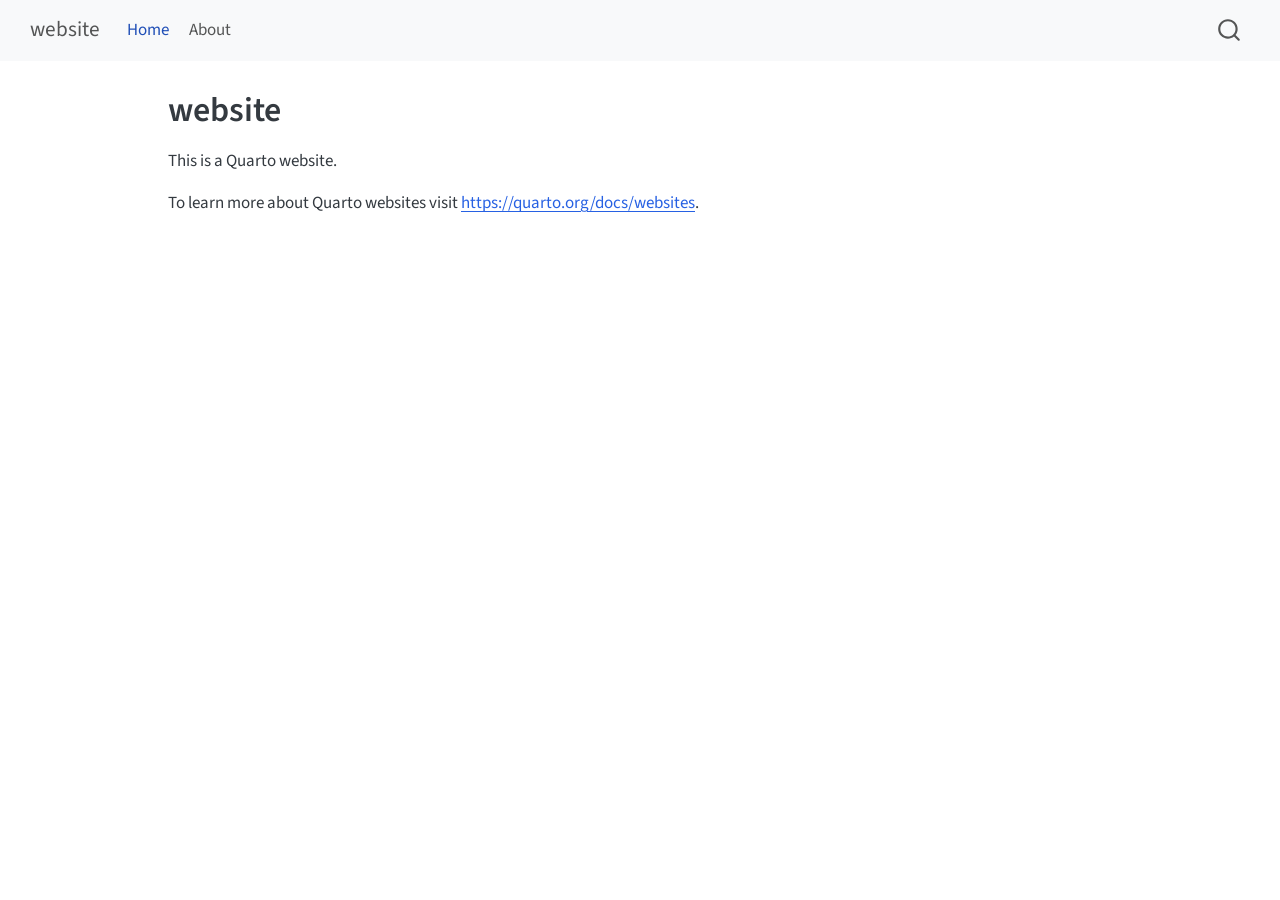
==== index.html @ a8c8b578 "Built site for gh-pages" ====
<!DOCTYPE html>
<html xmlns="http://www.w3.org/1999/xhtml" lang="en" xml:lang="en"><head>

<meta charset="utf-8">
<meta name="generator" content="quarto-1.10.19">

<meta name="viewport" content="width=device-width, initial-scale=1.0, user-scalable=yes">


<title>website</title>
<style>
/* Default styles provided by pandoc.
** See https://pandoc.org/MANUAL.html#variables-for-html for config info.
*/
span.smallcaps{font-variant: small-caps;}
div.columns{display: flex; gap: 1.5em;}
div.column{flex: auto;}
@media screen {
div.columns{gap: min(4vw, 1.5em);}
div.column{overflow-x: auto;}
}
div.hanging-indent{margin-left: 1.5em; text-indent: -1.5em;}
ul.task-list{list-style: none;}
ul.task-list li input[type="checkbox"] {
  width: 0.8em;
  margin: 0 0.8em 0.2em -1em; /* quarto-specific, see https://github.com/quarto-dev/quarto-cli/issues/4556 */ 
  vertical-align: middle;
}
</style>


<script src="site_libs/quarto-nav/quarto-nav.js"></script>
<script src="site_libs/quarto-nav/headroom.min.js"></script>
<script src="site_libs/clipboard/clipboard.min.js"></script>
<script src="site_libs/quarto-search/autocomplete.umd.js"></script>
<script src="site_libs/quarto-search/fuse.min.js"></script>
<script src="site_libs/quarto-search/quarto-search.js"></script>
<meta name="quarto:offset" content="./">
<script src="site_libs/quarto-html/quarto.js" type="module"></script>
<script src="site_libs/quarto-html/tabsets/tabsets.js" type="module"></script>
<script src="site_libs/quarto-html/popper.min.js"></script>
<script src="site_libs/quarto-html/tippy.umd.min.js"></script>
<script src="site_libs/quarto-html/anchor.min.js"></script>
<link href="site_libs/quarto-html/tippy.css" rel="stylesheet">
<link href="site_libs/quarto-html/quarto-syntax-highlighting-bf27225e3a48a9273f3daa8f8e829971.css" rel="stylesheet" id="quarto-text-highlighting-styles">
<script src="site_libs/bootstrap/bootstrap.min.js"></script>
<link href="site_libs/bootstrap/bootstrap-icons.css" rel="stylesheet">
<link href="site_libs/bootstrap/bootstrap-977607561cd60f84a551947bb62c3781.min.css" rel="stylesheet" append-hash="true" id="quarto-bootstrap" data-mode="light">
<script id="quarto-search-options" type="application/json">{
  "location": "navbar",
  "copy-button": false,
  "collapse-after": 3,
  "panel-placement": "end",
  "type": "overlay",
  "limit": 50,
  "keyboard-shortcut": [
    "f",
    "/",
    "s"
  ],
  "show-item-context": false,
  "language": {
    "search-no-results-text": "No results",
    "search-matching-documents-text": "matching documents",
    "search-copy-link-title": "Copy link to search",
    "search-hide-matches-text": "Hide additional matches",
    "search-more-match-text": "more match in this document",
    "search-more-matches-text": "more matches in this document",
    "search-clear-button-title": "Clear",
    "search-text-placeholder": "",
    "search-detached-cancel-button-title": "Cancel",
    "search-submit-button-title": "Submit",
    "search-label": "Search"
  }
}</script>


<link rel="stylesheet" href="styles.css">
</head>

<body class="nav-fixed quarto-light">

<div id="quarto-search-results"></div>
  <header id="quarto-header" class="headroom fixed-top">
    <nav class="navbar navbar-expand-lg " data-bs-theme="dark">
      <div class="navbar-container container-fluid">
      <div class="navbar-brand-container mx-auto">
    <a class="navbar-brand" href="./index.html">
    <span class="navbar-title">website</span>
    </a>
  </div>
            <div id="quarto-search" class="" title="Search"></div>
          <button class="navbar-toggler" type="button" data-bs-toggle="collapse" data-bs-target="#navbarCollapse" aria-controls="navbarCollapse" role="menu" aria-expanded="false" aria-label="Toggle navigation" onclick="if (window.quartoToggleHeadroom) { window.quartoToggleHeadroom(); }">
  <span class="navbar-toggler-icon"></span>
</button>
          <div class="collapse navbar-collapse" id="navbarCollapse">
            <ul class="navbar-nav navbar-nav-scroll me-auto">
  <li class="nav-item">
    <a class="nav-link active" href="./index.html" aria-current="page"> 
<span class="menu-text">Home</span></a>
  </li>  
  <li class="nav-item">
    <a class="nav-link" href="./about.html"> 
<span class="menu-text">About</span></a>
  </li>  
</ul>
          </div> <!-- /navcollapse -->
            <div class="quarto-navbar-tools">
</div>
      </div> <!-- /container-fluid -->
    </nav>
</header>
<!-- content -->
<div id="quarto-content" class="quarto-container page-columns page-rows-contents page-layout-article page-navbar">
<!-- sidebar -->
<!-- margin-sidebar -->
    <div id="quarto-margin-sidebar" class="sidebar margin-sidebar zindex-bottom">
        
    </div>
<!-- main -->
<main class="content" id="quarto-document-content">

<header id="title-block-header" class="quarto-title-block default">
<div class="quarto-title">
<h1 class="title">website</h1>
</div>



<div class="quarto-title-meta">

    
  
    
  </div>
  


</header>


<p>This is a Quarto website.</p>
<p>To learn more about Quarto websites visit <a href="https://quarto.org/docs/websites" class="uri">https://quarto.org/docs/websites</a>.</p>



</main> <!-- /main -->
<script id="quarto-html-after-body" type="application/javascript">
  window.document.addEventListener("DOMContentLoaded", function (event) {
    const icon = "";
    const anchorJS = new window.AnchorJS();
    anchorJS.options = {
      placement: 'right',
      icon: icon
    };
    anchorJS.add('.anchored');
    const isCodeAnnotation = (el) => {
      for (const clz of el.classList) {
        if (clz.startsWith('code-annotation-')) {                     
          return true;
        }
      }
      return false;
    }
    const onCopySuccess = function(e) {
      // button target
      const button = e.trigger;
      // don't keep focus
      button.blur();
      // flash "checked"
      button.classList.add('code-copy-button-checked');
      var currentTitle = button.getAttribute("title");
      button.setAttribute("title", "Copied!");
      let tooltip;
      if (window.bootstrap) {
        button.setAttribute("data-bs-toggle", "tooltip");
        button.setAttribute("data-bs-placement", "left");
        button.setAttribute("data-bs-title", "Copied!");
        tooltip = new bootstrap.Tooltip(button, 
          { trigger: "manual", 
            customClass: "code-copy-button-tooltip",
            offset: [0, -8]});
        tooltip.show();    
      }
      setTimeout(function() {
        if (tooltip) {
          tooltip.hide();
          button.removeAttribute("data-bs-title");
          button.removeAttribute("data-bs-toggle");
          button.removeAttribute("data-bs-placement");
        }
        button.setAttribute("title", currentTitle);
        button.classList.remove('code-copy-button-checked');
      }, 1000);
      // clear code selection
      e.clearSelection();
    }
    const getTextToCopy = function(trigger) {
      const outerScaffold = trigger.parentElement.cloneNode(true);
      const codeEl = outerScaffold.querySelector('code');
      for (const childEl of codeEl.children) {
        if (isCodeAnnotation(childEl)) {
          childEl.remove();
        }
      }
      return codeEl.innerText;
    }
    const clipboard = new window.ClipboardJS('.code-copy-button:not([data-in-quarto-modal])', {
      text: getTextToCopy
    });
    clipboard.on('success', onCopySuccess);
    if (window.document.getElementById('quarto-embedded-source-code-modal')) {
      const clipboardModal = new window.ClipboardJS('.code-copy-button[data-in-quarto-modal]', {
        text: getTextToCopy,
        container: window.document.getElementById('quarto-embedded-source-code-modal')
      });
      clipboardModal.on('success', onCopySuccess);
    }
      var localhostRegex = new RegExp(/^(?:http|https):\/\/localhost\:?[0-9]*\//);
      var mailtoRegex = new RegExp(/^mailto:/);
        var filterRegex = new RegExp('/' + window.location.host + '/');
      var isInternal = (href) => {
          return filterRegex.test(href) || localhostRegex.test(href) || mailtoRegex.test(href);
      }
      // Inspect non-navigation links and adorn them if external
     var links = window.document.querySelectorAll('a[href]:not(.nav-link):not(.navbar-brand):not(.toc-action):not(.sidebar-link):not(.sidebar-item-toggle):not(.pagination-link):not(.no-external):not([aria-hidden]):not(.dropdown-item):not(.quarto-navigation-tool):not(.about-link)');
      for (var i=0; i<links.length; i++) {
        const link = links[i];
        if (!isInternal(link.href)) {
          // undo the damage that might have been done by quarto-nav.js in the case of
          // links that we want to consider external
          if (link.dataset.originalHref !== undefined) {
            link.href = link.dataset.originalHref;
          }
        }
      }
    function tippyHover(el, contentFn, onTriggerFn, onUntriggerFn) {
      const config = {
        allowHTML: true,
        maxWidth: 500,
        delay: 100,
        arrow: false,
        appendTo: function(el) {
            return el.parentElement;
        },
        interactive: true,
        interactiveBorder: 10,
        theme: 'quarto',
        placement: 'bottom-start',
      };
      if (contentFn) {
        config.content = contentFn;
      }
      if (onTriggerFn) {
        config.onTrigger = onTriggerFn;
      }
      if (onUntriggerFn) {
        config.onUntrigger = onUntriggerFn;
      }
      window.tippy(el, config); 
    }
    const noterefs = window.document.querySelectorAll('a[role="doc-noteref"]');
    for (var i=0; i<noterefs.length; i++) {
      const ref = noterefs[i];
      tippyHover(ref, function() {
        // use id or data attribute instead here
        let href = ref.getAttribute('data-footnote-href') || ref.getAttribute('href');
        try { href = new URL(href).hash; } catch {}
        const id = href.replace(/^#\/?/, "");
        const note = window.document.getElementById(id);
        if (note) {
          return note.innerHTML;
        } else {
          return "";
        }
      });
    }
    const xrefs = window.document.querySelectorAll('a.quarto-xref');
    const processXRef = (id, note) => {
      // Strip column container classes
      const stripColumnClz = (el) => {
        el.classList.remove("page-full", "page-columns");
        if (el.children) {
          for (const child of el.children) {
            stripColumnClz(child);
          }
        }
      }
      stripColumnClz(note)
      if (id === null || id.startsWith('sec-')) {
        // Special case sections, only their first couple elements
        const container = document.createElement("div");
        if (note.children && note.children.length > 2) {
          container.appendChild(note.children[0].cloneNode(true));
          for (let i = 1; i < note.children.length; i++) {
            const child = note.children[i];
            if (child.tagName === "P" && child.innerText === "") {
              continue;
            } else {
              container.appendChild(child.cloneNode(true));
              break;
            }
          }
          if (window.Quarto?.typesetMath) {
            window.Quarto.typesetMath(container);
          }
          return container.innerHTML
        } else {
          if (window.Quarto?.typesetMath) {
            window.Quarto.typesetMath(note);
          }
          return note.innerHTML;
        }
      } else {
        // Remove any anchor links if they are present
        const anchorLink = note.querySelector('a.anchorjs-link');
        if (anchorLink) {
          anchorLink.remove();
        }
        if (window.Quarto?.typesetMath) {
          window.Quarto.typesetMath(note);
        }
        if (note.classList.contains("callout")) {
          return note.outerHTML;
        } else {
          return note.innerHTML;
        }
      }
    }
    for (var i=0; i<xrefs.length; i++) {
      const xref = xrefs[i];
      tippyHover(xref, undefined, function(instance) {
        instance.disable();
        let url = xref.getAttribute('href');
        let hash = undefined; 
        if (url.startsWith('#')) {
          hash = url;
        } else {
          try { hash = new URL(url).hash; } catch {}
        }
        if (hash) {
          const id = hash.replace(/^#\/?/, "");
          const note = window.document.getElementById(id);
          if (note !== null) {
            try {
              const html = processXRef(id, note.cloneNode(true));
              instance.setContent(html);
            } finally {
              instance.enable();
              instance.show();
            }
          } else {
            // See if we can fetch this
            fetch(url.split('#')[0])
            .then(res => res.text())
            .then(html => {
              const parser = new DOMParser();
              const htmlDoc = parser.parseFromString(html, "text/html");
              const note = htmlDoc.getElementById(id);
              if (note !== null) {
                const html = processXRef(id, note);
                instance.setContent(html);
              } 
            }).finally(() => {
              instance.enable();
              instance.show();
            });
          }
        } else {
          // See if we can fetch a full url (with no hash to target)
          // This is a special case and we should probably do some content thinning / targeting
          fetch(url)
          .then(res => res.text())
          .then(html => {
            const parser = new DOMParser();
            const htmlDoc = parser.parseFromString(html, "text/html");
            const note = htmlDoc.querySelector('main.content');
            if (note !== null) {
              // This should only happen for chapter cross references
              // (since there is no id in the URL)
              // remove the first header
              if (note.children.length > 0 && note.children[0].tagName === "HEADER") {
                note.children[0].remove();
              }
              const html = processXRef(null, note);
              instance.setContent(html);
            } 
          }).finally(() => {
            instance.enable();
            instance.show();
          });
        }
      }, function(instance) {
      });
    }
        let selectedAnnoteEl;
        const selectorForAnnotation = ( cell, annotation) => {
          let cellAttr = 'data-code-cell="' + cell + '"';
          let lineAttr = 'data-code-annotation="' +  annotation + '"';
          const selector = 'span[' + cellAttr + '][' + lineAttr + ']';
          return selector;
        }
        const selectCodeLines = (annoteEl) => {
          const doc = window.document;
          const targetCell = annoteEl.getAttribute("data-target-cell");
          const targetAnnotation = annoteEl.getAttribute("data-target-annotation");
          const annoteSpan = window.document.querySelector(selectorForAnnotation(targetCell, targetAnnotation));
          const lines = annoteSpan.getAttribute("data-code-lines").split(",");
          const lineIds = lines.map((line) => {
            return targetCell + "-" + line;
          })
          let top = null;
          let height = null;
          let parent = null;
          if (lineIds.length > 0) {
              //compute the position of the single el (top and bottom and make a div)
              const el = window.document.getElementById(lineIds[0]);
              top = el.offsetTop;
              height = el.offsetHeight;
              parent = el.parentElement.parentElement;
            if (lineIds.length > 1) {
              const lastEl = window.document.getElementById(lineIds[lineIds.length - 1]);
              const bottom = lastEl.offsetTop + lastEl.offsetHeight;
              height = bottom - top;
            }
            if (top !== null && height !== null && parent !== null) {
              // cook up a div (if necessary) and position it 
              let div = window.document.getElementById("code-annotation-line-highlight");
              if (div === null) {
                div = window.document.createElement("div");
                div.setAttribute("id", "code-annotation-line-highlight");
                div.style.position = 'absolute';
                parent.appendChild(div);
              }
              div.style.top = top - 2 + "px";
              div.style.height = height + 4 + "px";
              div.style.left = 0;
              let gutterDiv = window.document.getElementById("code-annotation-line-highlight-gutter");
              if (gutterDiv === null) {
                gutterDiv = window.document.createElement("div");
                gutterDiv.setAttribute("id", "code-annotation-line-highlight-gutter");
                gutterDiv.style.position = 'absolute';
                const codeCell = window.document.getElementById(targetCell);
                const gutter = codeCell.querySelector('.code-annotation-gutter');
                gutter.appendChild(gutterDiv);
              }
              gutterDiv.style.top = top - 2 + "px";
              gutterDiv.style.height = height + 4 + "px";
            }
            selectedAnnoteEl = annoteEl;
          }
        };
        const unselectCodeLines = () => {
          const elementsIds = ["code-annotation-line-highlight", "code-annotation-line-highlight-gutter"];
          elementsIds.forEach((elId) => {
            const div = window.document.getElementById(elId);
            if (div) {
              div.remove();
            }
          });
          selectedAnnoteEl = undefined;
        };
          // Handle positioning of the toggle
      window.addEventListener(
        "resize",
        throttle(() => {
          elRect = undefined;
          if (selectedAnnoteEl) {
            selectCodeLines(selectedAnnoteEl);
          }
        }, 10)
      );
      function throttle(fn, ms) {
      let throttle = false;
      let timer;
        return (...args) => {
          if(!throttle) { // first call gets through
              fn.apply(this, args);
              throttle = true;
          } else { // all the others get throttled
              if(timer) clearTimeout(timer); // cancel #2
              timer = setTimeout(() => {
                fn.apply(this, args);
                timer = throttle = false;
              }, ms);
          }
        };
      }
        // Attach click handler to the DT
        const annoteDls = window.document.querySelectorAll('dt[data-target-cell]');
        for (const annoteDlNode of annoteDls) {
          annoteDlNode.addEventListener('click', (event) => {
            const clickedEl = event.target;
            if (clickedEl !== selectedAnnoteEl) {
              unselectCodeLines();
              const activeEl = window.document.querySelector('dt[data-target-cell].code-annotation-active');
              if (activeEl) {
                activeEl.classList.remove('code-annotation-active');
              }
              selectCodeLines(clickedEl);
              clickedEl.classList.add('code-annotation-active');
            } else {
              // Unselect the line
              unselectCodeLines();
              clickedEl.classList.remove('code-annotation-active');
            }
          });
        }
    const findCites = (el) => {
      const parentEl = el.parentElement;
      if (parentEl) {
        const cites = parentEl.dataset.cites;
        if (cites) {
          return {
            el,
            cites: cites.split(' ')
          };
        } else {
          return findCites(el.parentElement)
        }
      } else {
        return undefined;
      }
    };
    var bibliorefs = window.document.querySelectorAll('a[role="doc-biblioref"]');
    for (var i=0; i<bibliorefs.length; i++) {
      const ref = bibliorefs[i];
      const citeInfo = findCites(ref);
      if (citeInfo) {
        tippyHover(citeInfo.el, function() {
          var popup = window.document.createElement('div');
          citeInfo.cites.forEach(function(cite) {
            var citeDiv = window.document.createElement('div');
            citeDiv.classList.add('hanging-indent');
            citeDiv.classList.add('csl-entry');
            var biblioDiv = window.document.getElementById('ref-' + cite);
            if (biblioDiv) {
              citeDiv.innerHTML = biblioDiv.innerHTML;
            }
            popup.appendChild(citeDiv);
          });
          return popup.innerHTML;
        });
      }
    }
  });
  </script>
</div> <!-- /content -->




</body></html>
---- site_libs/quarto-html/tippy.css ----
.tippy-box[data-animation=fade][data-state=hidden]{opacity:0}[data-tippy-root]{max-width:calc(100vw - 10px)}.tippy-box{position:relative;background-color:#333;color:#fff;border-radius:4px;font-size:14px;line-height:1.4;white-space:normal;outline:0;transition-property:transform,visibility,opacity}.tippy-box[data-placement^=top]>.tippy-arrow{bottom:0}.tippy-box[data-placement^=top]>.tippy-arrow:before{bottom:-7px;left:0;border-width:8px 8px 0;border-top-color:initial;transform-origin:center top}.tippy-box[data-placement^=bottom]>.tippy-arrow{top:0}.tippy-box[data-placement^=bottom]>.tippy-arrow:before{top:-7px;left:0;border-width:0 8px 8px;border-bottom-color:initial;transform-origin:center bottom}.tippy-box[data-placement^=left]>.tippy-arrow{right:0}.tippy-box[data-placement^=left]>.tippy-arrow:before{border-width:8px 0 8px 8px;border-left-color:initial;right:-7px;transform-origin:center left}.tippy-box[data-placement^=right]>.tippy-arrow{left:0}.tippy-box[data-placement^=right]>.tippy-arrow:before{left:-7px;border-width:8px 8px 8px 0;border-right-color:initial;transform-origin:center right}.tippy-box[data-inertia][data-state=visible]{transition-timing-function:cubic-bezier(.54,1.5,.38,1.11)}.tippy-arrow{width:16px;height:16px;color:#333}.tippy-arrow:before{content:"";position:absolute;border-color:transparent;border-style:solid}.tippy-content{position:relative;padding:5px 9px;z-index:1}
---- site_libs/quarto-html/quarto-syntax-highlighting-bf27225e3a48a9273f3daa8f8e829971.css ----
/* quarto syntax highlight colors */
:root {
  --quarto-hl-ot-color: #003B4F;
  --quarto-hl-at-color: #657422;
  --quarto-hl-ss-color: #20794D;
  --quarto-hl-an-color: #5E5E5E;
  --quarto-hl-fu-color: #4758AB;
  --quarto-hl-st-color: #20794D;
  --quarto-hl-cf-color: #003B4F;
  --quarto-hl-op-color: #5E5E5E;
  --quarto-hl-er-color: #AD0000;
  --quarto-hl-bn-color: #AD0000;
  --quarto-hl-al-color: #AD0000;
  --quarto-hl-va-color: #111111;
  --quarto-hl-bu-color: inherit;
  --quarto-hl-ex-color: inherit;
  --quarto-hl-pp-color: #AD0000;
  --quarto-hl-in-color: #5E5E5E;
  --quarto-hl-vs-color: #20794D;
  --quarto-hl-wa-color: #5E5E5E;
  --quarto-hl-do-color: #5E5E5E;
  --quarto-hl-im-color: #00769E;
  --quarto-hl-ch-color: #20794D;
  --quarto-hl-dt-color: #AD0000;
  --quarto-hl-fl-color: #AD0000;
  --quarto-hl-co-color: #5E5E5E;
  --quarto-hl-cv-color: #5E5E5E;
  --quarto-hl-cn-color: #8f5902;
  --quarto-hl-sc-color: #5E5E5E;
  --quarto-hl-dv-color: #AD0000;
  --quarto-hl-kw-color: #003B4F;
}

/* other quarto variables */
:root {
  --quarto-font-monospace: SFMono-Regular, Menlo, Monaco, Consolas, "Liberation Mono", "Courier New", monospace;
}

/* syntax highlight based on Pandoc's rules */
pre > code.sourceCode > span {
  color: #003B4F;
}

code.sourceCode > span {
  color: #003B4F;
}

div.sourceCode,
div.sourceCode pre.sourceCode {
  color: #003B4F;
}

/* Normal */
code span {
  color: #003B4F;
}

/* Alert */
code span.al {
  color: #AD0000;
  font-style: inherit;
}

/* Annotation */
code span.an {
  color: #5E5E5E;
  font-style: inherit;
}

/* Attribute */
code span.at {
  color: #657422;
  font-style: inherit;
}

/* BaseN */
code span.bn {
  color: #AD0000;
  font-style: inherit;
}

/* BuiltIn */
code span.bu {
  font-style: inherit;
}

/* ControlFlow */
code span.cf {
  color: #003B4F;
  font-weight: bold;
  font-style: inherit;
}

/* Char */
code span.ch {
  color: #20794D;
  font-style: inherit;
}

/* Constant */
code span.cn {
  color: #8f5902;
  font-style: inherit;
}

/* Comment */
code span.co {
  color: #5E5E5E;
  font-style: inherit;
}

/* CommentVar */
code span.cv {
  color: #5E5E5E;
  font-style: italic;
}

/* Documentation */
code span.do {
  color: #5E5E5E;
  font-style: italic;
}

/* DataType */
code span.dt {
  color: #AD0000;
  font-style: inherit;
}

/* DecVal */
code span.dv {
  color: #AD0000;
  font-style: inherit;
}

/* Error */
code span.er {
  color: #AD0000;
  font-style: inherit;
}

/* Extension */
code span.ex {
  font-style: inherit;
}

/* Float */
code span.fl {
  color: #AD0000;
  font-style: inherit;
}

/* Function */
code span.fu {
  color: #4758AB;
  font-style: inherit;
}

/* Import */
code span.im {
  color: #00769E;
  font-style: inherit;
}

/* Information */
code span.in {
  color: #5E5E5E;
  font-style: inherit;
}

/* Keyword */
code span.kw {
  color: #003B4F;
  font-weight: bold;
  font-style: inherit;
}

/* Operator */
code span.op {
  color: #5E5E5E;
  font-style: inherit;
}

/* Other */
code span.ot {
  color: #003B4F;
  font-style: inherit;
}

/* Preprocessor */
code span.pp {
  color: #AD0000;
  font-style: inherit;
}

/* SpecialChar */
code span.sc {
  color: #5E5E5E;
  font-style: inherit;
}

/* SpecialString */
code span.ss {
  color: #20794D;
  font-style: inherit;
}

/* String */
code span.st {
  color: #20794D;
  font-style: inherit;
}

/* Variable */
code span.va {
  color: #111111;
  font-style: inherit;
}

/* VerbatimString */
code span.vs {
  color: #20794D;
  font-style: inherit;
}

/* Warning */
code span.wa {
  color: #5E5E5E;
  font-style: italic;
}

.prevent-inlining {
  content: "</";
}

/*# sourceMappingURL=8be38f48d34c45af72792cbd699585e7.css.map */
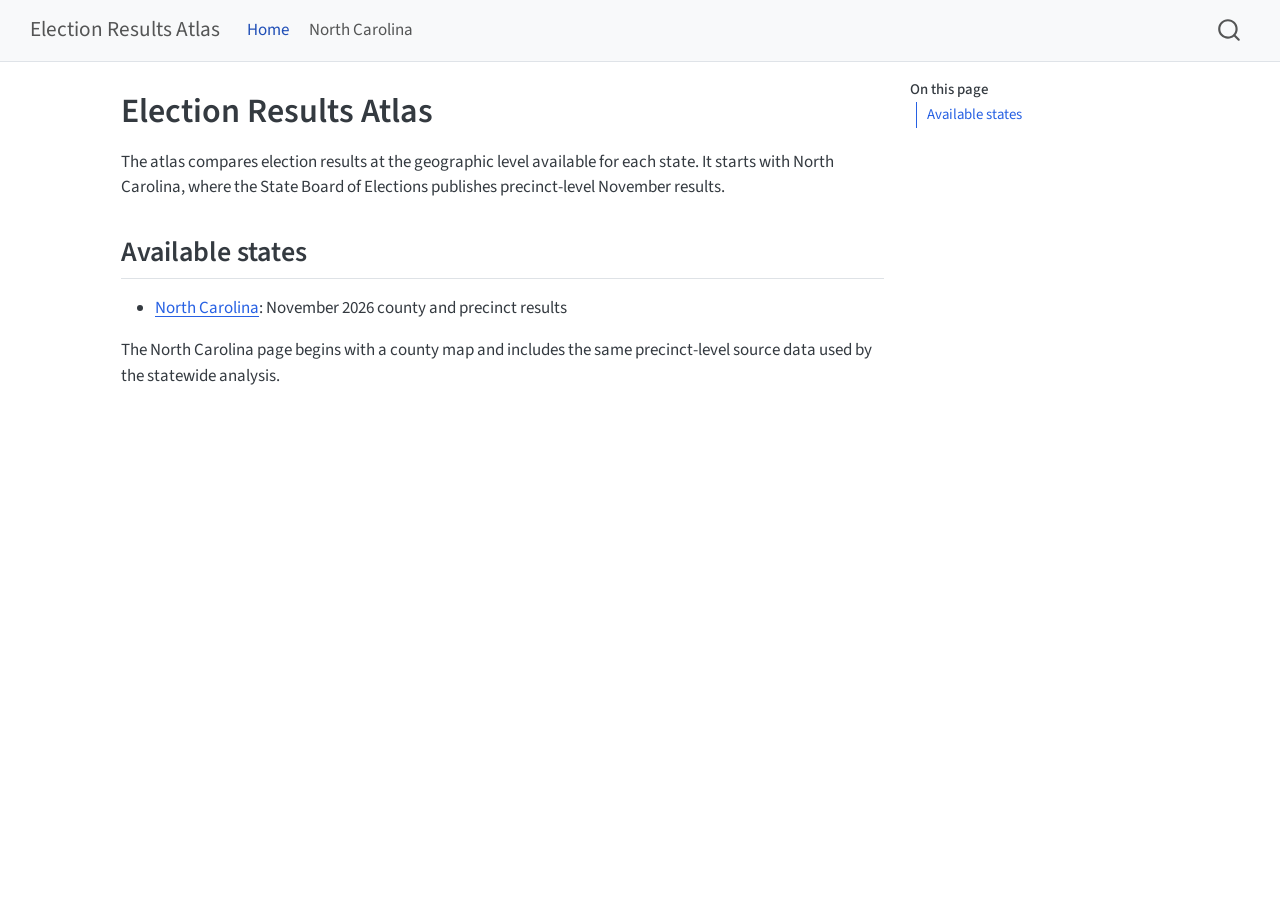
==== commit 83022a05: "Create North Carolina election results atlas Co-authored-by: Copilot <223556219+Copilot@users.norepl" ====
--- a/index.html
+++ b/index.html
@@ -7,7 +7,7 @@
 <meta name="viewport" content="width=device-width, initial-scale=1.0, user-scalable=yes">
 
 
-<title>website</title>
+<title>Election Results Atlas</title>
 <style>
 /* Default styles provided by pandoc.
 ** See https://pandoc.org/MANUAL.html#variables-for-html for config info.
@@ -86,7 +86,7 @@
       <div class="navbar-container container-fluid">
       <div class="navbar-brand-container mx-auto">
     <a class="navbar-brand" href="./index.html">
-    <span class="navbar-title">website</span>
+    <span class="navbar-title">Election Results Atlas</span>
     </a>
   </div>
             <div id="quarto-search" class="" title="Search"></div>
@@ -100,8 +100,8 @@
 <span class="menu-text">Home</span></a>
   </li>  
   <li class="nav-item">
-    <a class="nav-link" href="./about.html"> 
-<span class="menu-text">About</span></a>
+    <a class="nav-link" href="./north-carolina.html"> 
+<span class="menu-text">North Carolina</span></a>
   </li>  
 </ul>
           </div> <!-- /navcollapse -->
@@ -114,15 +114,21 @@
 <div id="quarto-content" class="quarto-container page-columns page-rows-contents page-layout-article page-navbar">
 <!-- sidebar -->
 <!-- margin-sidebar -->
-    <div id="quarto-margin-sidebar" class="sidebar margin-sidebar zindex-bottom">
-        
+    <div id="quarto-margin-sidebar" class="sidebar margin-sidebar">
+        <nav id="TOC" role="doc-toc" class="toc-active">
+    <h2 id="toc-title">On this page</h2>
+   
+  <ul>
+  <li><a href="#available-states" id="toc-available-states" class="nav-link active" data-scroll-target="#available-states">Available states</a></li>
+  </ul>
+</nav>
     </div>
 <!-- main -->
 <main class="content" id="quarto-document-content">
 
 <header id="title-block-header" class="quarto-title-block default">
 <div class="quarto-title">
-<h1 class="title">website</h1>
+<h1 class="title">Election Results Atlas</h1>
 </div>
 
 
@@ -139,10 +145,16 @@
 </header>
 
 
-<p>This is a Quarto website.</p>
-<p>To learn more about Quarto websites visit <a href="https://quarto.org/docs/websites" class="uri">https://quarto.org/docs/websites</a>.</p>
-
-
+<p>The atlas compares election results at the geographic level available for each state. It starts with North Carolina, where the State Board of Elections publishes precinct-level November results.</p>
+<section id="available-states" class="level2">
+<h2 class="anchored" data-anchor-id="available-states">Available states</h2>
+<ul>
+<li><a href="./north-carolina.html">North Carolina</a>: November 2026 county and precinct results</li>
+</ul>
+<p>The North Carolina page begins with a county map and includes the same precinct-level source data used by the statewide analysis.</p>
+
+
+</section>
 
 </main> <!-- /main -->
 <script id="quarto-html-after-body" type="application/javascript">
--- a/styles.css
+++ b/styles.css
@@ -0,0 +1,13 @@
+/* Election Results Atlas */
+body {
+  max-width: 1150px;
+}
+
+.navbar {
+  border-bottom: 1px solid #dfe3e8;
+}
+
+.leaflet-container {
+  border-radius: 6px;
+  box-shadow: 0 2px 12px rgba(0, 0, 0, 0.08);
+}
